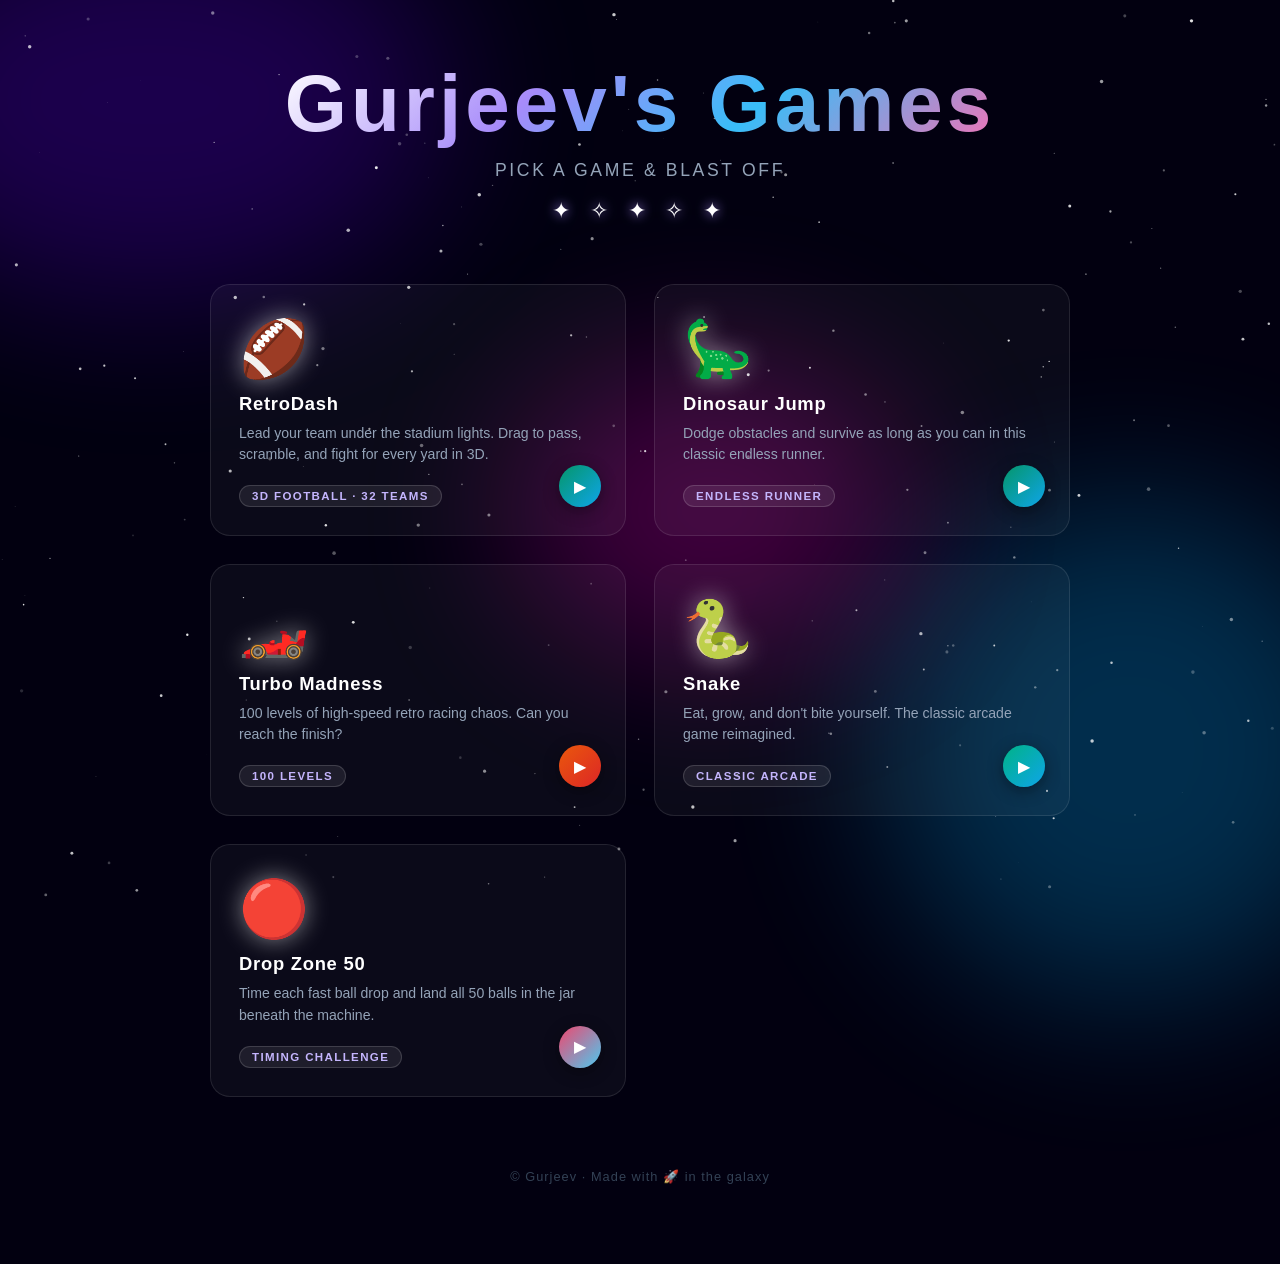
==== index.html @ 744f3d2b "Merge branch 'main' of https://github.com/dasmer/gurjeev-web" ====
<!DOCTYPE html>
<html lang="en">
<head>
  <meta charset="UTF-8" />
  <meta name="viewport" content="width=device-width, initial-scale=1.0"/>
  <title>Gurjeev's Games</title>
  <style>
    /* ── Football cursor ── */
    * { cursor: url("football.png") 32 32, auto; }

    @import url('https://fonts.googleapis.com/css2?family=Orbitron:wght@700;900&family=Exo+2:wght@400;600&display=swap');

    :root {
      --star-count: 200;
    }

    html, body {
      margin: 0;
      padding: 0;
      min-height: 100vh;
      background: #020010;
      font-family: 'Exo 2', sans-serif;
      overflow-x: hidden;
      color: #fff;
    }

    /* ── Starfield ── */
    #stars-canvas {
      position: fixed;
      inset: 0;
      z-index: 0;
      pointer-events: none;
    }

    /* ── Nebula blobs ── */
    .nebula {
      position: fixed;
      border-radius: 50%;
      filter: blur(80px);
      opacity: 0.25;
      pointer-events: none;
      z-index: 0;
    }
    .nebula-1 { width: 600px; height: 400px; background: #6a00ff; top: -100px; left: -150px; }
    .nebula-2 { width: 500px; height: 500px; background: #00b4ff; bottom: -100px; right: -100px; }
    .nebula-3 { width: 400px; height: 300px; background: #ff00c8; top: 40%; left: 40%; }

    /* ── Content wrapper ── */
    .page {
      position: relative;
      z-index: 1;
      min-height: 100vh;
      display: flex;
      flex-direction: column;
      align-items: center;
      padding: 60px 20px 80px;
    }

    /* ── Header ── */
    header {
      text-align: center;
      margin-bottom: 60px;
    }

    .title {
      font-family: 'Orbitron', sans-serif;
      font-size: clamp(2.4rem, 7vw, 5rem);
      font-weight: 900;
      letter-spacing: 0.05em;
      background: linear-gradient(135deg, #fff 0%, #a78bfa 35%, #38bdf8 65%, #f472b6 100%);
      -webkit-background-clip: text;
      -webkit-text-fill-color: transparent;
      background-clip: text;
      text-shadow: none;
      line-height: 1.1;
      margin: 0 0 12px;
    }

    .subtitle {
      font-size: 1.1rem;
      color: #94a3b8;
      letter-spacing: 0.15em;
      text-transform: uppercase;
      margin: 0;
    }

    .star-row {
      margin-top: 16px;
      font-size: 1.4rem;
      letter-spacing: 0.3em;
      filter: drop-shadow(0 0 6px #a78bfa);
    }

    /* ── Games grid ── */
    .games-grid {
      display: grid;
      grid-template-columns: repeat(auto-fill, minmax(280px, 1fr));
      gap: 28px;
      width: 100%;
      max-width: 860px;
    }

    /* ── Game card ── */
    .game-card {
      position: relative;
      background: rgba(255,255,255,0.04);
      border: 1px solid rgba(255,255,255,0.1);
      border-radius: 20px;
      padding: 36px 28px 28px;
      text-decoration: none;
      color: inherit;
      transition: transform 0.25s ease, box-shadow 0.25s ease, border-color 0.25s ease;
      overflow: hidden;
    }

    .game-card::before {
      content: '';
      position: absolute;
      inset: 0;
      border-radius: 20px;
      background: radial-gradient(ellipse at 30% 30%, var(--card-glow, rgba(167,139,250,0.15)), transparent 70%);
      opacity: 0;
      transition: opacity 0.3s ease;
    }

    .game-card:hover::before { opacity: 1; }

    .game-card:hover {
      transform: translateY(-8px) scale(1.02);
      box-shadow: 0 20px 60px rgba(0,0,0,0.5), 0 0 30px var(--card-shadow, rgba(167,139,250,0.3));
      border-color: rgba(255,255,255,0.25);
    }

    .game-card:active {
      transform: translateY(-4px) scale(1.01);
    }

    .card-emoji {
      font-size: 3.5rem;
      line-height: 1;
      margin-bottom: 16px;
      display: block;
      filter: drop-shadow(0 0 12px rgba(255,255,255,0.5));
      transition: transform 0.3s ease;
    }

    .game-card:hover .card-emoji {
      transform: scale(1.15) rotate(-5deg);
    }

    .card-title {
      font-family: 'Orbitron', sans-serif;
      font-size: 1.15rem;
      font-weight: 700;
      margin: 0 0 8px;
      letter-spacing: 0.04em;
    }

    .card-desc {
      font-size: 0.88rem;
      color: #94a3b8;
      margin: 0 0 20px;
      line-height: 1.5;
    }

    .card-badge {
      display: inline-block;
      font-size: 0.72rem;
      font-weight: 600;
      letter-spacing: 0.12em;
      text-transform: uppercase;
      padding: 4px 12px;
      border-radius: 999px;
      background: rgba(255,255,255,0.08);
      border: 1px solid rgba(255,255,255,0.15);
      color: #c4b5fd;
    }

    .play-btn {
      position: absolute;
      bottom: 28px;
      right: 24px;
      width: 42px;
      height: 42px;
      border-radius: 50%;
      background: linear-gradient(135deg, var(--btn-a, #7c3aed), var(--btn-b, #2563eb));
      display: flex;
      align-items: center;
      justify-content: center;
      font-size: 1rem;
      box-shadow: 0 4px 16px rgba(0,0,0,0.4);
      transition: transform 0.2s ease, box-shadow 0.2s ease;
    }

    .game-card:hover .play-btn {
      transform: scale(1.15);
      box-shadow: 0 6px 24px rgba(0,0,0,0.5);
    }

    /* Card accent colours */
    .card-dino    { --card-glow: rgba(52,211,153,0.2); --card-shadow: rgba(52,211,153,0.3); --btn-a: #059669; --btn-b: #0ea5e9; }
    .card-car     { --card-glow: rgba(251,146,60,0.2);  --card-shadow: rgba(251,146,60,0.3);  --btn-a: #ea580c; --btn-b: #dc2626; }
    .card-snake   { --card-glow: rgba(0,255,204,0.2);  --card-shadow: rgba(0,255,204,0.3);   --btn-a: #00b386; --btn-b: #0ea5e9; }
    .card-drop    { --card-glow: rgba(255,87,114,0.25); --card-shadow: rgba(255,87,114,0.35); --btn-a: #ef476f; --btn-b: #4cc9f0; }

    /* ── Footer ── */
    footer {
      margin-top: 72px;
      color: #334155;
      font-size: 0.8rem;
      letter-spacing: 0.08em;
      text-align: center;
    }

    /* ── Shooting star animation ── */
    @keyframes shoot {
      0%   { transform: translateX(0) translateY(0); opacity: 1; }
      100% { transform: translateX(600px) translateY(300px); opacity: 0; }
    }

    .shooting-star {
      position: fixed;
      width: 3px;
      height: 3px;
      background: white;
      border-radius: 50%;
      box-shadow: 0 0 6px 2px rgba(255,255,255,0.8);
      pointer-events: none;
      z-index: 0;
    }
  </style>
</head>
<body>

  <!-- Nebula blobs -->
  <div class="nebula nebula-1"></div>
  <div class="nebula nebula-2"></div>
  <div class="nebula nebula-3"></div>

  <!-- Starfield canvas -->
  <canvas id="stars-canvas"></canvas>

  <div class="page">
    <header>
      <h1 class="title">Gurjeev's Games</h1>
      <p class="subtitle">Pick a game &amp; blast off</p>
      <div class="star-row">✦ ✧ ✦ ✧ ✦</div>
    </header>

    <main class="games-grid">

      <a href="gridiron.html" class="game-card card-dino">
        <span class="card-emoji">🏈</span>
        <h2 class="card-title">RetroDash</h2>
        <p class="card-desc">Lead your team under the stadium lights. Drag to pass, scramble, and fight for every yard in 3D.</p>
        <span class="card-badge">3D Football · 32 Teams</span>
        <div class="play-btn">▶</div>
      </a>

      <!-- Dino Jump -->
      <a href="dino.html" class="game-card card-dino">
        <span class="card-emoji">🦕</span>
        <h2 class="card-title">Dinosaur Jump</h2>
        <p class="card-desc">Dodge obstacles and survive as long as you can in this classic endless runner.</p>
        <span class="card-badge">Endless Runner</span>
        <div class="play-btn">▶</div>
      </a>

      <!-- Retro Car -->
      <a href="retro-car-game.html" class="game-card card-car">
        <span class="card-emoji">🏎️</span>
        <h2 class="card-title">Turbo Madness</h2>
        <p class="card-desc">100 levels of high-speed retro racing chaos. Can you reach the finish?</p>
        <span class="card-badge">100 Levels</span>
        <div class="play-btn">▶</div>
      </a>

      <!-- Snake -->
      <a href="snake.html" class="game-card card-snake">
        <span class="card-emoji">🐍</span>
        <h2 class="card-title">Snake</h2>
        <p class="card-desc">Eat, grow, and don't bite yourself. The classic arcade game reimagined.</p>
        <span class="card-badge">Classic Arcade</span>
        <div class="play-btn">▶</div>
      </a>

      <!-- Drop Zone 50 -->
      <a href="drop-zone-50.html" class="game-card card-drop">
        <span class="card-emoji">🔴</span>
        <h2 class="card-title">Drop Zone 50</h2>
        <p class="card-desc">Time each fast ball drop and land all 50 balls in the jar beneath the machine.</p>
        <span class="card-badge">Timing Challenge</span>
        <div class="play-btn">▶</div>
      </a>

    </main>

    <footer>© Gurjeev · Made with 🚀 in the galaxy</footer>
  </div>

  <script>
    // ── Starfield ──
    const canvas = document.getElementById('stars-canvas');
    const ctx = canvas.getContext('2d');
    let W, H, stars = [];

    function resize() {
      W = canvas.width  = window.innerWidth;
      H = canvas.height = window.innerHeight;
    }

    function initStars() {
      stars = [];
      for (let i = 0; i < 220; i++) {
        stars.push({
          x: Math.random() * W,
          y: Math.random() * H,
          r: Math.random() * 1.6 + 0.2,
          alpha: Math.random() * 0.7 + 0.2,
          speed: Math.random() * 0.3 + 0.05,
          twinkleSpeed: Math.random() * 0.02 + 0.005,
          twinkleDir: Math.random() > 0.5 ? 1 : -1,
        });
      }
    }

    function drawStars() {
      ctx.clearRect(0, 0, W, H);
      for (const s of stars) {
        s.alpha += s.twinkleSpeed * s.twinkleDir;
        if (s.alpha >= 0.9 || s.alpha <= 0.1) s.twinkleDir *= -1;
        ctx.beginPath();
        ctx.arc(s.x, s.y, s.r, 0, Math.PI * 2);
        ctx.fillStyle = `rgba(255,255,255,${s.alpha})`;
        ctx.fill();
      }
      requestAnimationFrame(drawStars);
    }

    window.addEventListener('resize', () => { resize(); initStars(); });
    resize(); initStars(); drawStars();

    // ── Shooting stars ──
    function spawnShootingStar() {
      const el = document.createElement('div');
      el.className = 'shooting-star';
      el.style.top  = Math.random() * 60 + '%';
      el.style.left = Math.random() * 60 + '%';
      const dur = (Math.random() * 600 + 500);
      el.style.animation = `shoot ${dur}ms linear forwards`;
      document.body.appendChild(el);
      setTimeout(() => el.remove(), dur + 50);
    }

    setInterval(spawnShootingStar, 2200);
    setTimeout(spawnShootingStar, 400);
  </script>
</body>
</html>
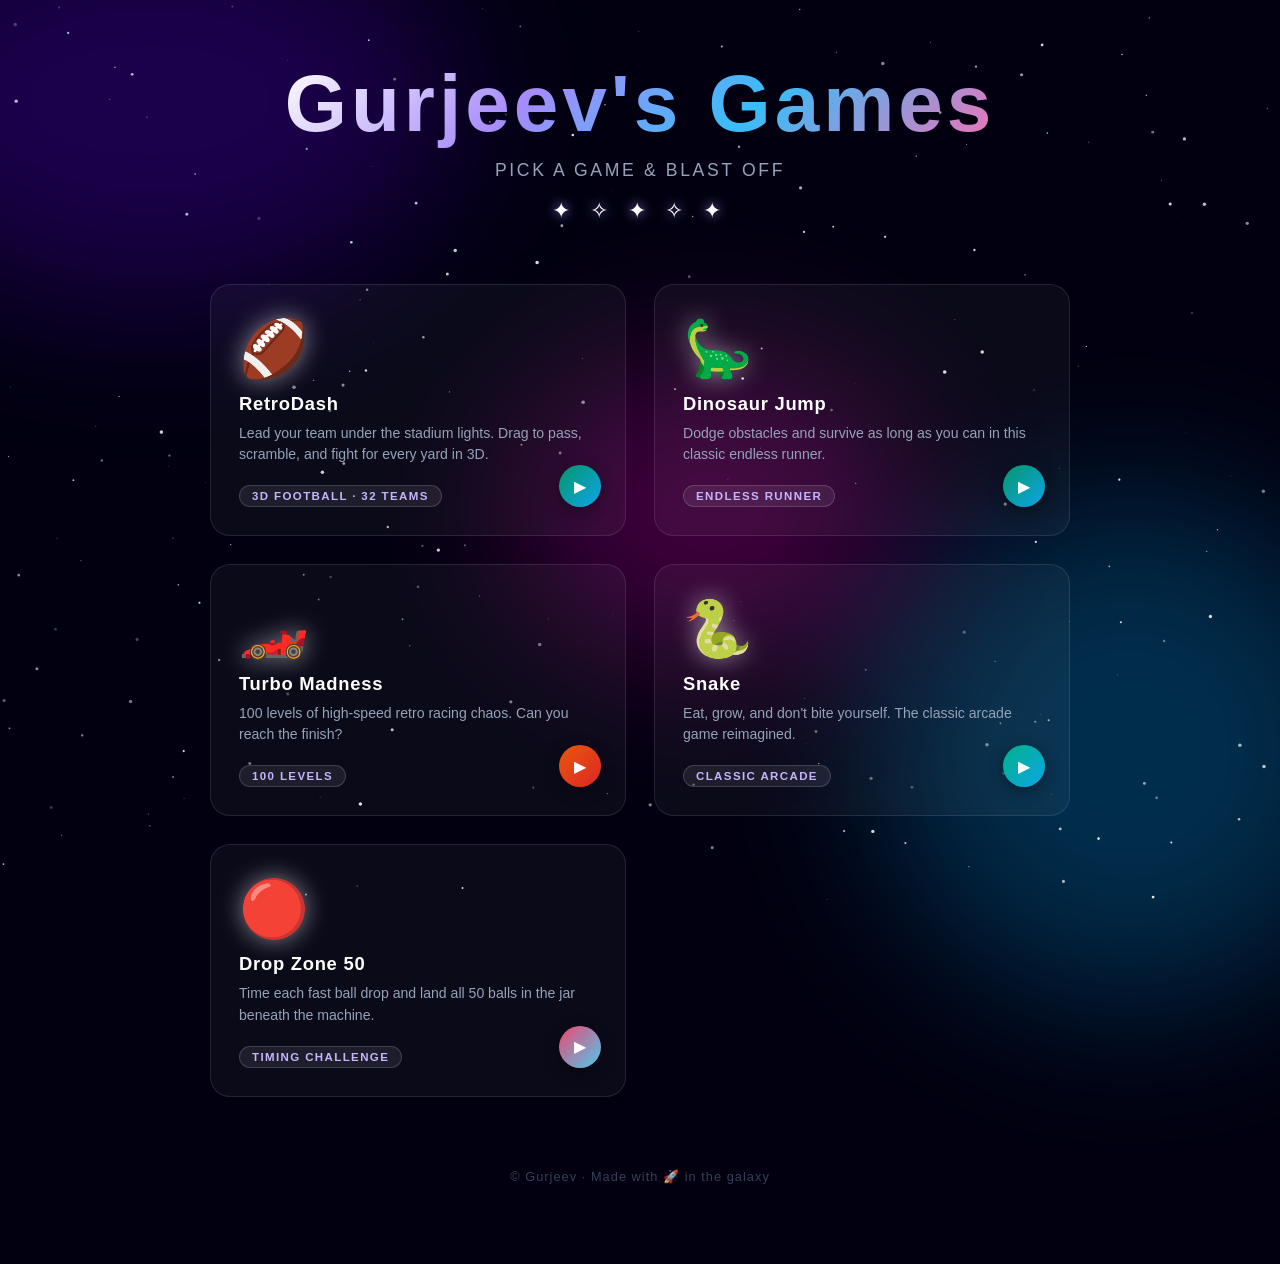
==== commit 39021c9f: "Lay out the RetroDash field below the scoreboard" ====
--- a/index.html
+++ b/index.html
@@ -249,7 +249,7 @@
 
     <main class="games-grid">
 
-      <a href="gridiron.html" class="game-card card-dino">
+      <a href="gridiron.html?v=field-layout-3" class="game-card card-dino">
         <span class="card-emoji">🏈</span>
         <h2 class="card-title">RetroDash</h2>
         <p class="card-desc">Lead your team under the stadium lights. Drag to pass, scramble, and fight for every yard in 3D.</p>
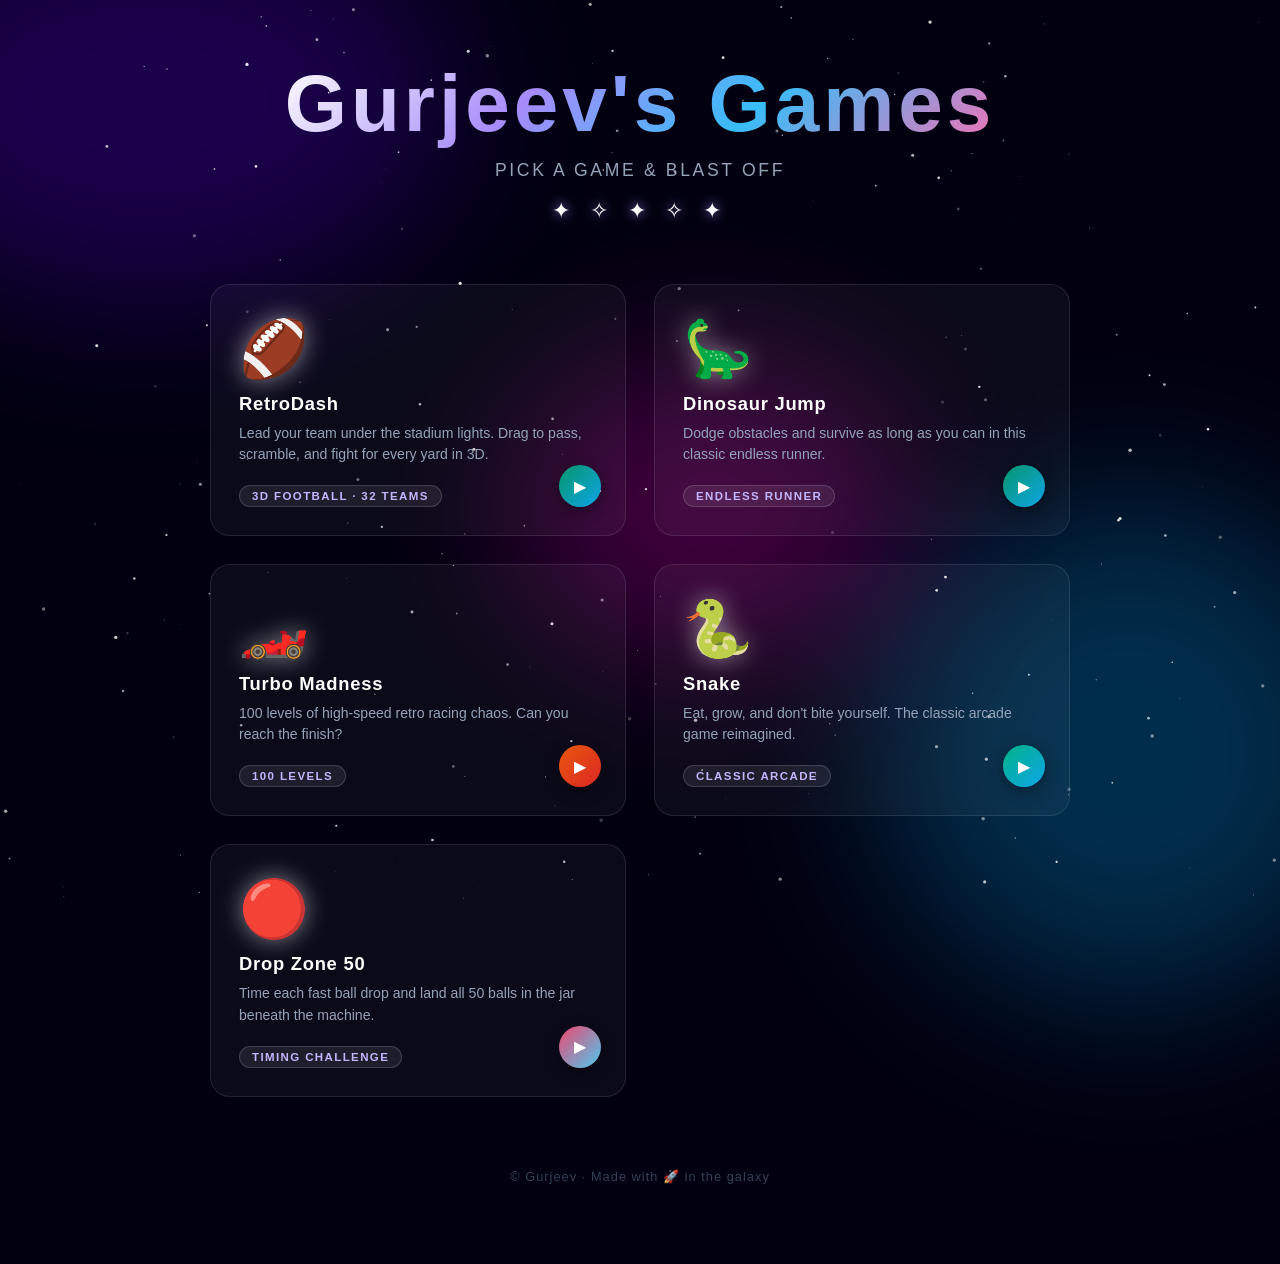
==== commit c6440342: "Improve RetroDash clock and mobile controls" ====
--- a/index.html
+++ b/index.html
@@ -249,7 +249,7 @@
 
     <main class="games-grid">
 
-      <a href="gridiron.html?v=field-layout-3" class="game-card card-dino">
+      <a href="gridiron.html?v=mobile-play-4" class="game-card card-dino">
         <span class="card-emoji">🏈</span>
         <h2 class="card-title">RetroDash</h2>
         <p class="card-desc">Lead your team under the stadium lights. Drag to pass, scramble, and fight for every yard in 3D.</p>
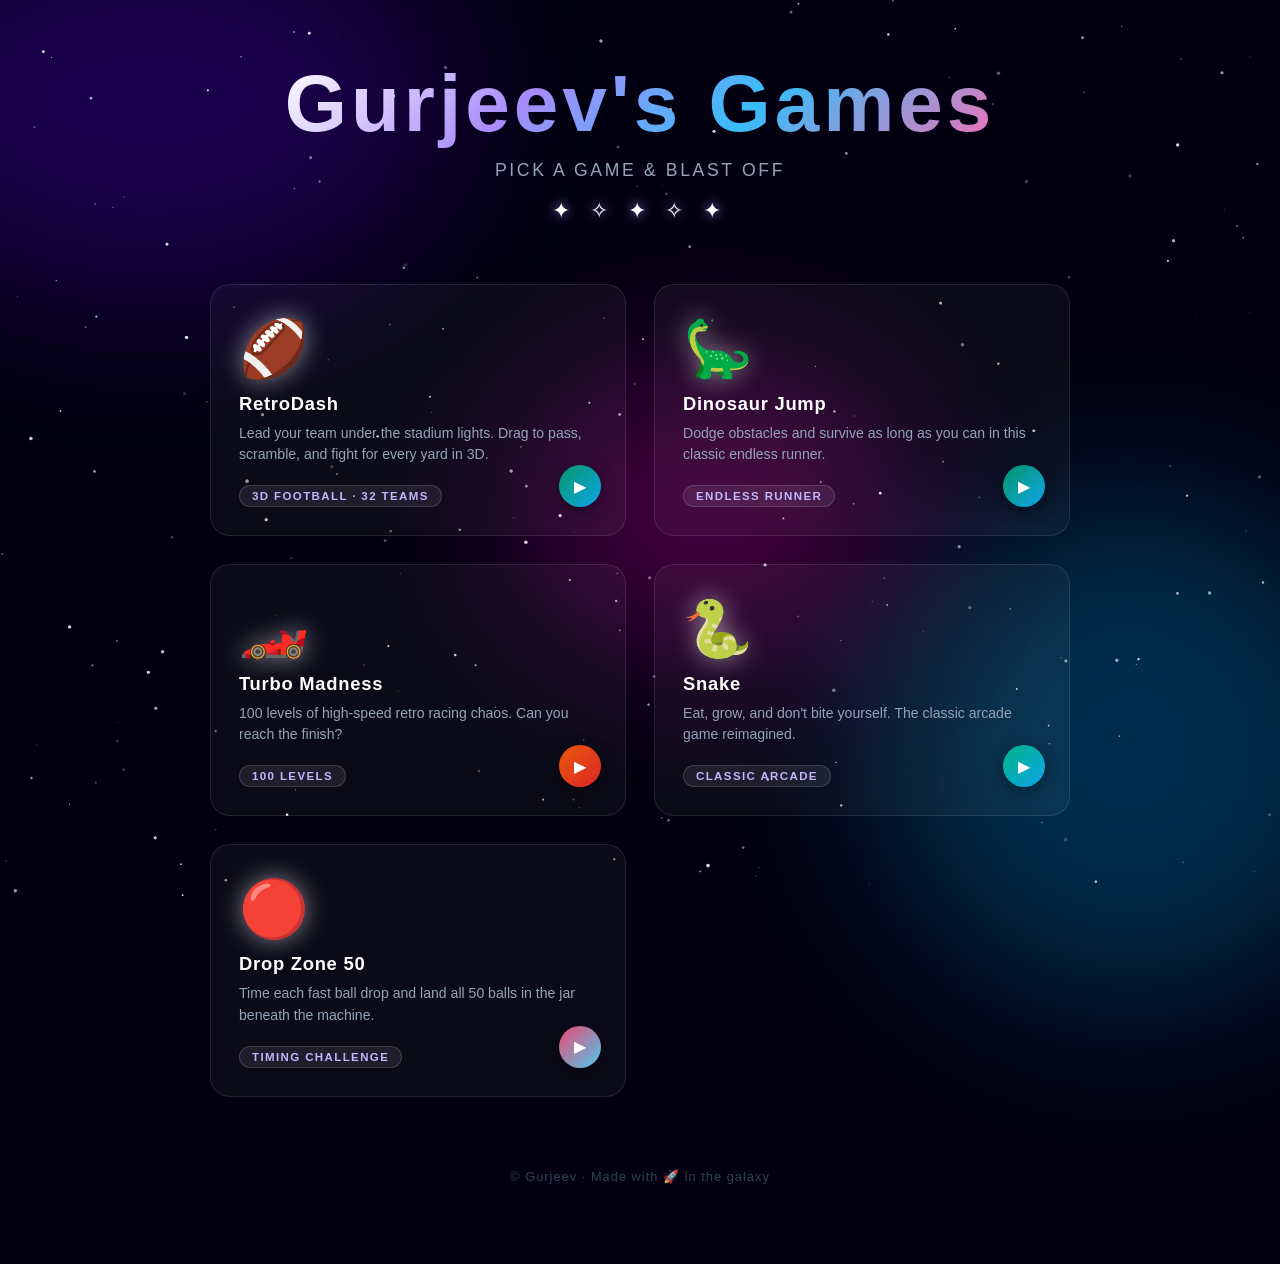
==== commit f43aa2bb: "Make RetroDash play edge to edge on phones" ====
--- a/index.html
+++ b/index.html
@@ -249,7 +249,7 @@
 
     <main class="games-grid">
 
-      <a href="gridiron.html?v=mobile-play-4" class="game-card card-dino">
+      <a href="gridiron.html?v=fullscreen-5" class="game-card card-dino">
         <span class="card-emoji">🏈</span>
         <h2 class="card-title">RetroDash</h2>
         <p class="card-desc">Lead your team under the stadium lights. Drag to pass, scramble, and fight for every yard in 3D.</p>
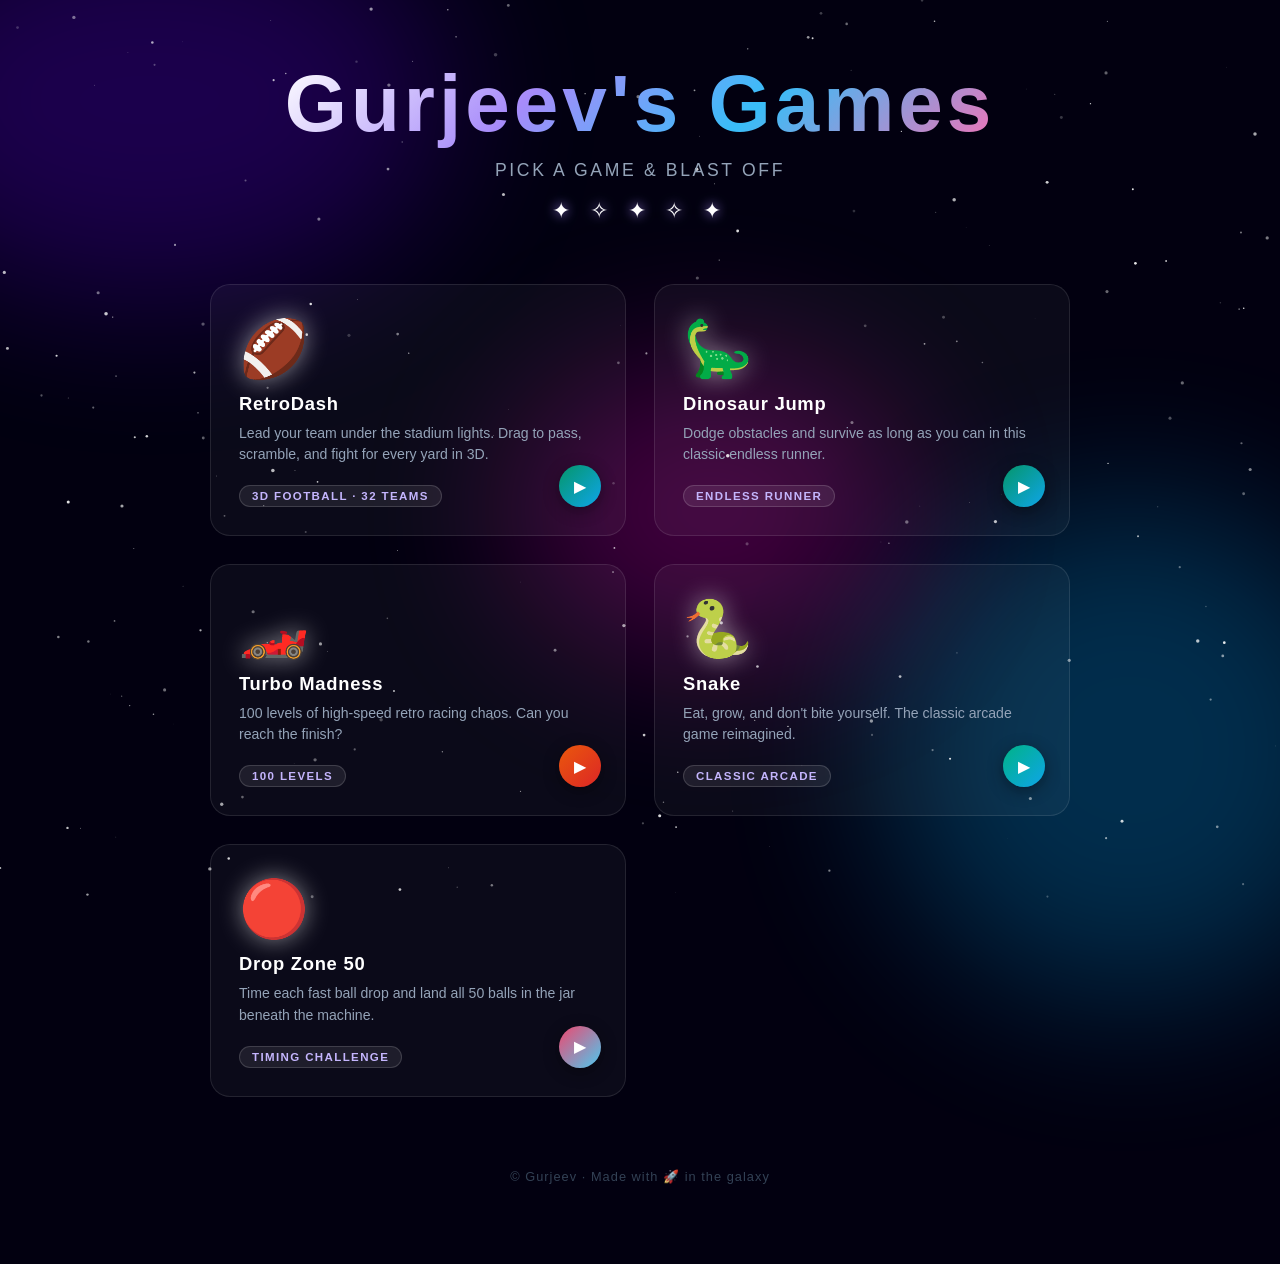
==== commit c2612da1: "Support fullscreen and mobile Home Screen play" ====
--- a/index.html
+++ b/index.html
@@ -249,7 +249,7 @@
 
     <main class="games-grid">
 
-      <a href="gridiron.html?v=fullscreen-5" class="game-card card-dino">
+      <a href="gridiron.html?v=fullscreen-app-6" class="game-card card-dino">
         <span class="card-emoji">🏈</span>
         <h2 class="card-title">RetroDash</h2>
         <p class="card-desc">Lead your team under the stadium lights. Drag to pass, scramble, and fight for every yard in 3D.</p>
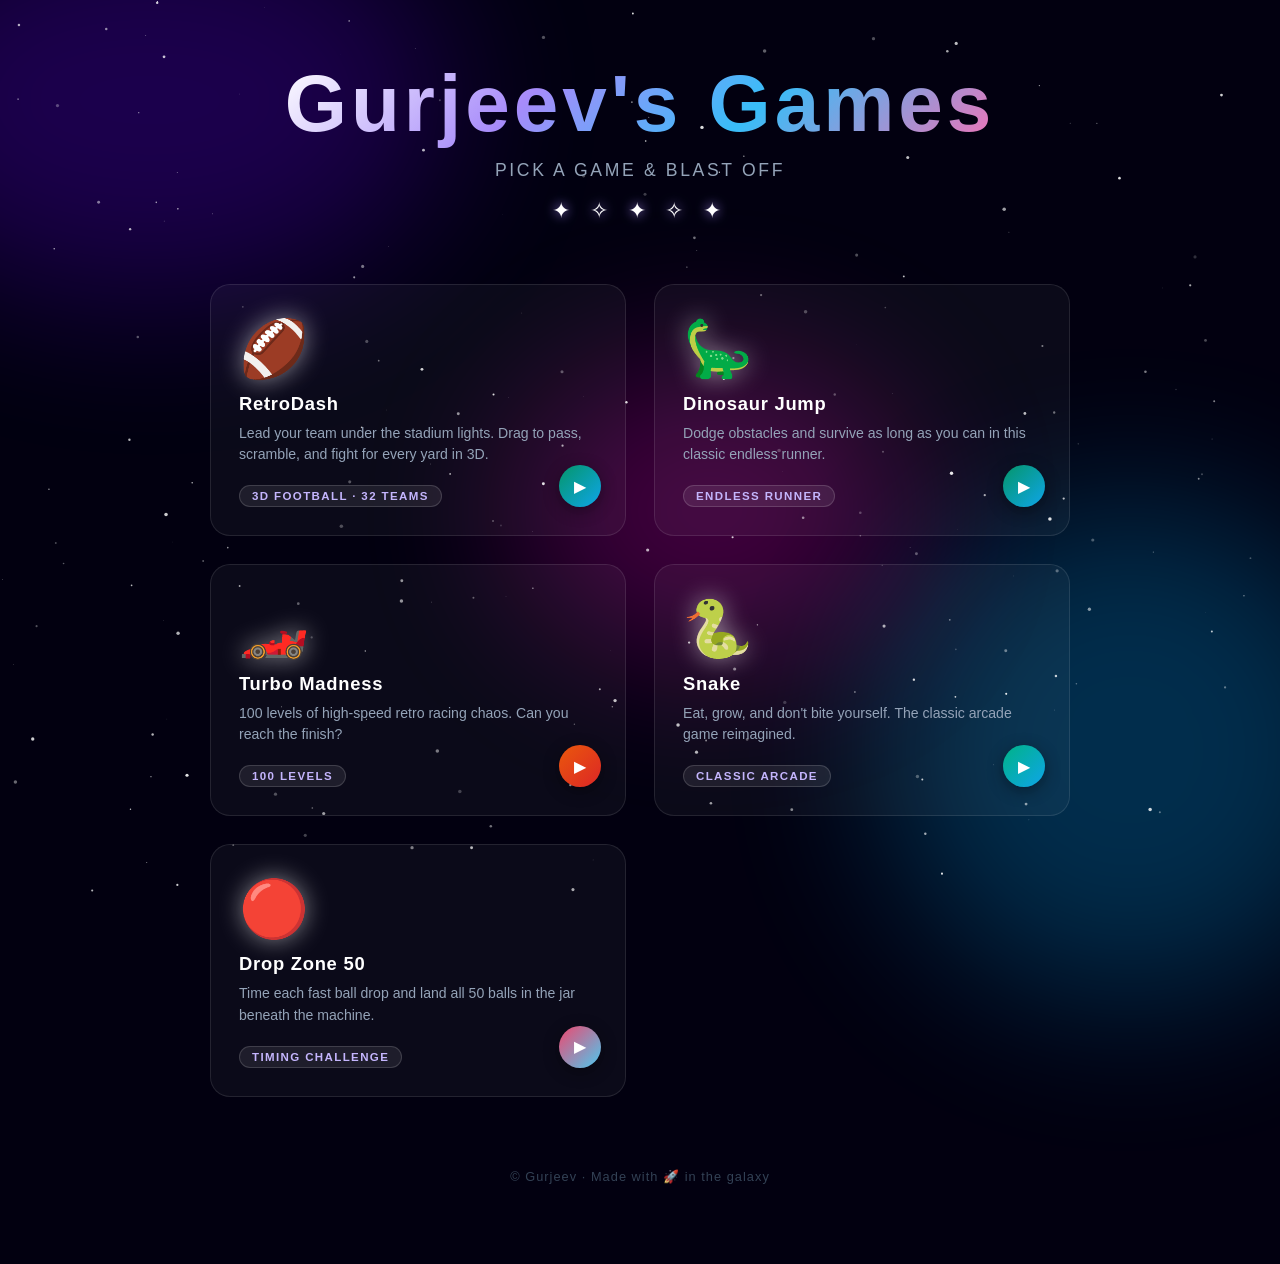
==== commit f8209794: "Automatically enter fullscreen when mobile play starts" ====
--- a/index.html
+++ b/index.html
@@ -249,7 +249,7 @@
 
     <main class="games-grid">
 
-      <a href="gridiron.html?v=fullscreen-app-6" class="game-card card-dino">
+      <a href="gridiron.html?v=auto-fullscreen-7" class="game-card card-dino">
         <span class="card-emoji">🏈</span>
         <h2 class="card-title">RetroDash</h2>
         <p class="card-desc">Lead your team under the stadium lights. Drag to pass, scramble, and fight for every yard in 3D.</p>
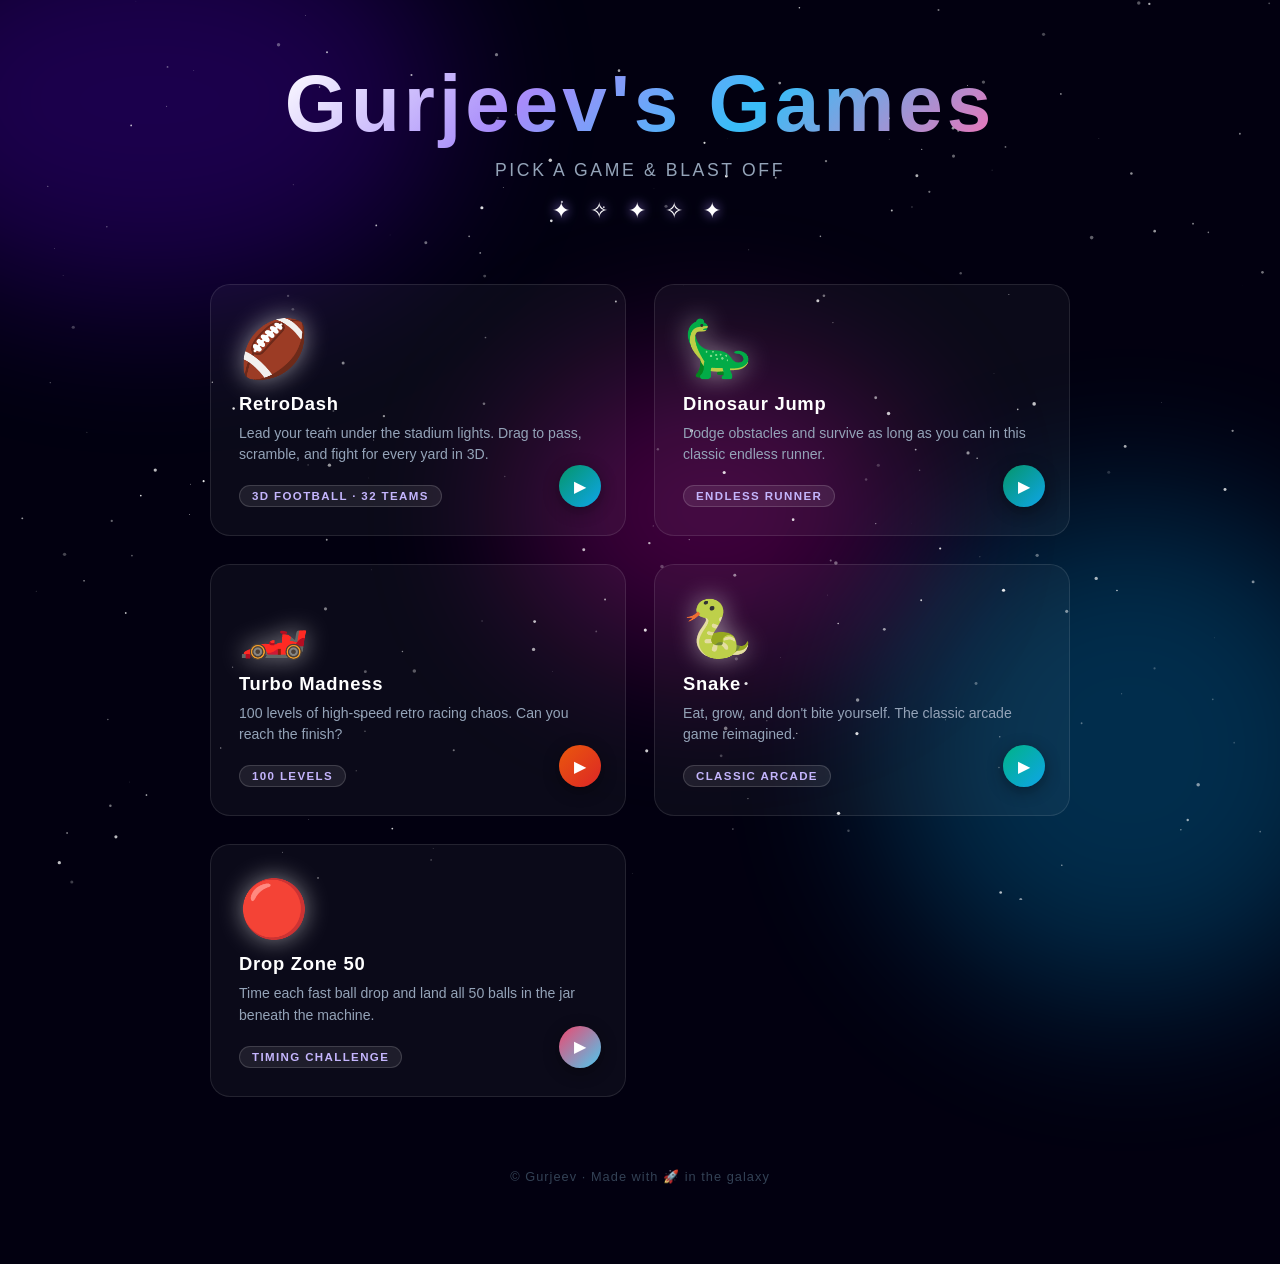
==== commit a80adb5e: "Remove mobile gameplay bars and add floating HUD" ====
--- a/index.html
+++ b/index.html
@@ -249,7 +249,7 @@
 
     <main class="games-grid">
 
-      <a href="gridiron.html?v=auto-fullscreen-7" class="game-card card-dino">
+      <a href="gridiron.html?v=mobile-focus-8" class="game-card card-dino">
         <span class="card-emoji">🏈</span>
         <h2 class="card-title">RetroDash</h2>
         <p class="card-desc">Lead your team under the stadium lights. Drag to pass, scramble, and fight for every yard in 3D.</p>
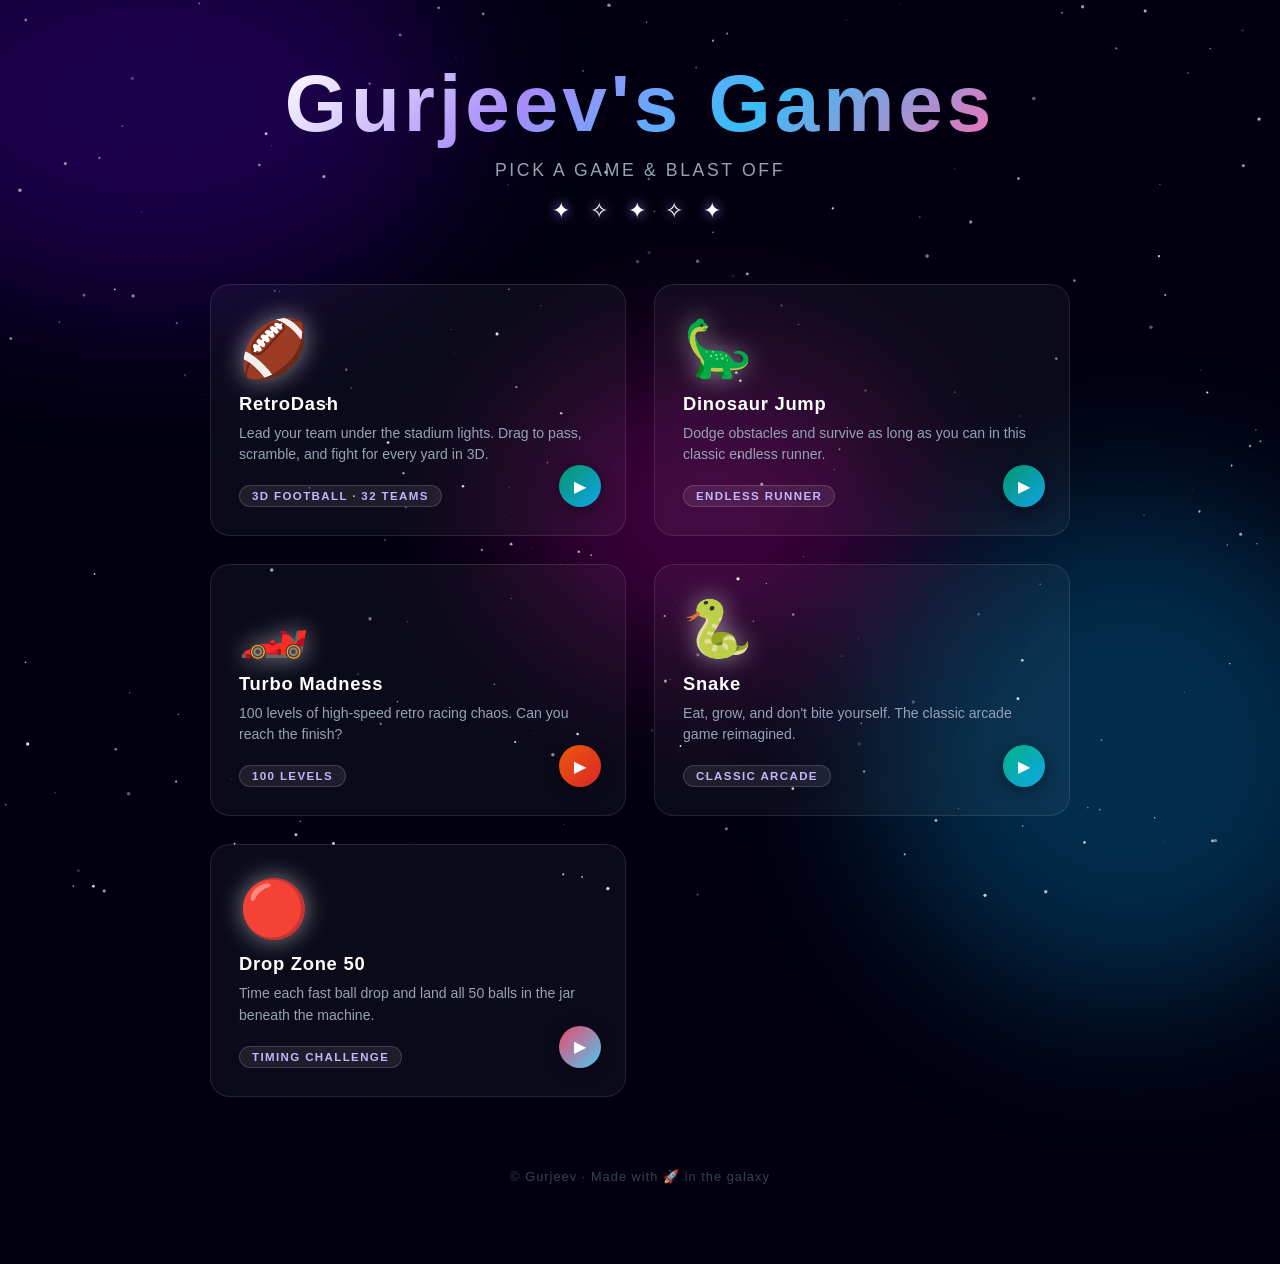
==== commit b021eac6: "Add RetroDash drive direction settings" ====
--- a/index.html
+++ b/index.html
@@ -249,7 +249,7 @@
 
     <main class="games-grid">
 
-      <a href="gridiron.html?v=mobile-focus-8" class="game-card card-dino">
+      <a href="gridiron.html?v=drive-direction-9" class="game-card card-dino">
         <span class="card-emoji">🏈</span>
         <h2 class="card-title">RetroDash</h2>
         <p class="card-desc">Lead your team under the stadium lights. Drag to pass, scramble, and fight for every yard in 3D.</p>
